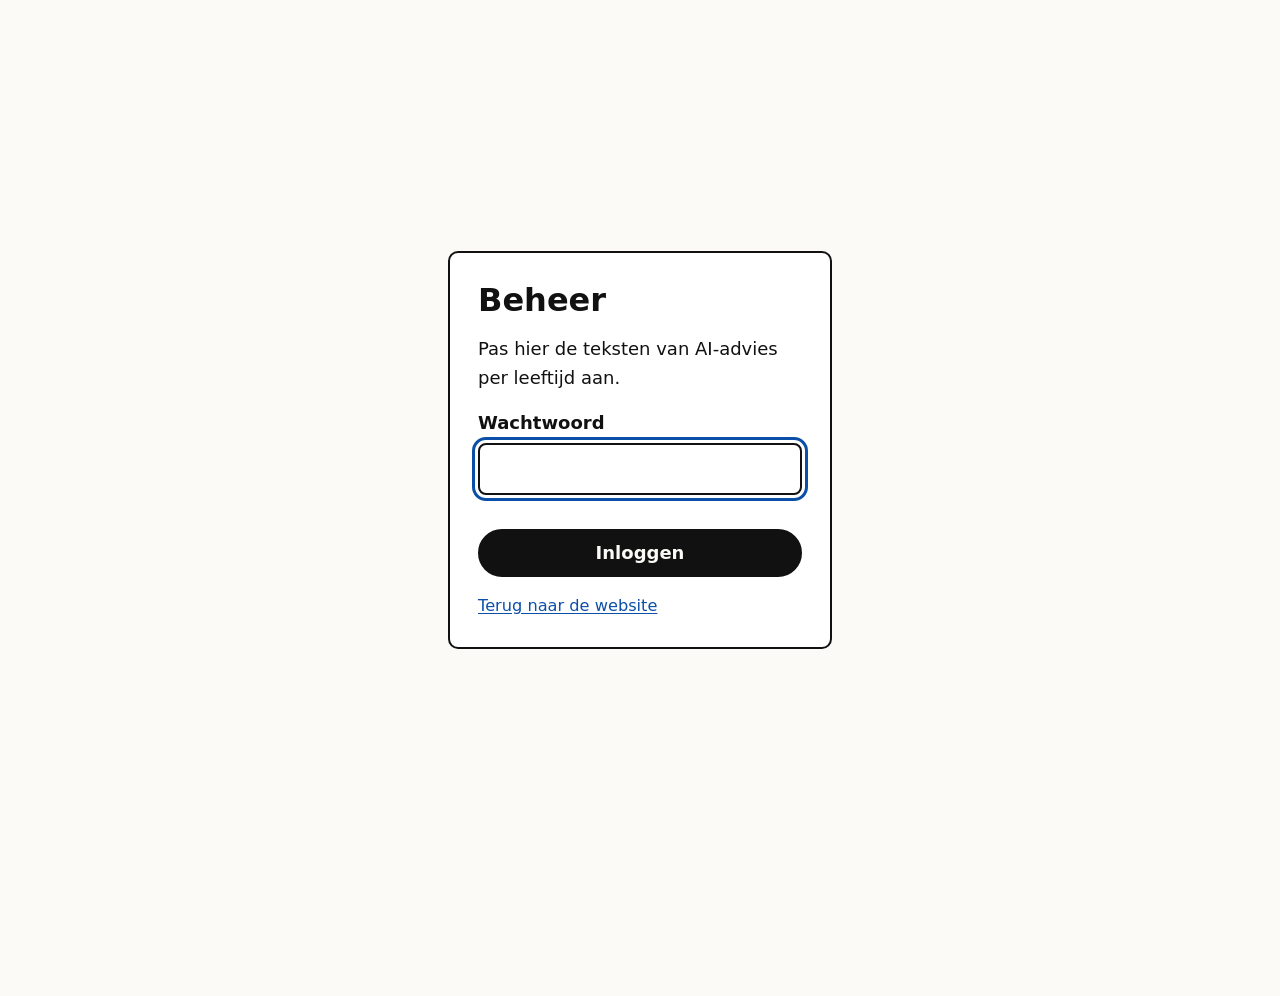
==== beheer/index.html @ 0fc25cfd "Dashboard om alle teksten te beheren - beheer/: inloggen met wachtwoord, alle adviezen en algemene t" ====
<!doctype html>
<html lang="nl">
<head>
<meta charset="utf-8">
<meta name="viewport" content="width=device-width, initial-scale=1">
<meta name="robots" content="noindex, nofollow">
<title>Beheer – AI-advies per leeftijd</title>
<meta name="color-scheme" content="light dark">
<link rel="stylesheet" href="../stijl.css">
<link rel="stylesheet" href="beheer.css">
</head>
<body class="beheer">

<main id="inlog" class="inlog">
  <form id="inlog-formulier" class="inlog__kaart" novalidate>
    <h1>Beheer</h1>
    <p>Pas hier de teksten van AI-advies per leeftijd aan.</p>
    <div class="veld">
      <label for="wachtwoord">Wachtwoord</label>
      <input id="wachtwoord" type="password" autocomplete="current-password" required aria-describedby="inlog-melding">
    </div>
    <p id="inlog-melding" class="melding" role="alert"></p>
    <button class="knop knop--vol" type="submit">Inloggen</button>
    <p class="inlog__terug"><a href="../">Terug naar de website</a></p>
  </form>
</main>

<div id="dashboard" hidden>
  <header class="balk">
    <div class="wrap balk__in">
      <p class="balk__titel">Beheer <span>· AI-advies per leeftijd</span></p>
      <p class="balk__links"><a href="../" target="_blank" rel="noopener">Bekijk de website</a> <button type="button" id="uitloggen" class="linkknop">Uitloggen</button></p>
    </div>
  </header>

  <main class="wrap beheer__in">
    <div id="waarschuwing" class="noot noot--let-op" role="status" hidden></div>
    <p id="modus" class="modus"></p>

    <nav class="tabs" aria-label="Onderdelen">
      <button type="button" class="tab" data-tab="adviezen" aria-pressed="true">Adviezen</button>
      <button type="button" class="tab" data-tab="algemeen" aria-pressed="false">Algemene teksten</button>
      <button type="button" class="tab" data-tab="indeling" aria-pressed="false">Leeftijden en domeinen</button>
      <button type="button" class="tab" data-tab="hulp" aria-pressed="false">Uitleg</button>
    </nav>

    <section id="tab-adviezen" class="paneel" aria-labelledby="kop-adviezen">
      <h2 id="kop-adviezen">Adviezen</h2>
      <p class="hint">Kies een leeftijdsgroep en een domein. Wat je aanpast, wordt onthouden tot je het opslaat.</p>
      <div class="kiezer">
        <div class="veld"><label for="b-leeftijd">Leeftijdsgroep</label><select id="b-leeftijd"></select></div>
        <div class="veld"><label for="b-domein">Ontwikkelingsdomein</label><select id="b-domein"></select></div>
      </div>
      <div id="advies"></div>
    </section>

    <section id="tab-algemeen" class="paneel" aria-labelledby="kop-algemeen" hidden>
      <h2 id="kop-algemeen">Algemene teksten</h2>
      <p class="hint">De titel, de inleiding, alle knoppen en koppen, de uitklapteksten onder "Achtergrond" en de voettekst.</p>
      <div id="algemeen"></div>
    </section>

    <section id="tab-indeling" class="paneel" aria-labelledby="kop-indeling" hidden>
      <h2 id="kop-indeling">Leeftijden en domeinen</h2>
      <p class="hint">De namen en omschrijvingen in de keuzelijsten. De codes zijn vast, omdat de tekstbestanden daaraan gekoppeld zijn.</p>
      <div id="indeling"></div>
    </section>

    <section id="tab-hulp" class="paneel tekst" aria-labelledby="kop-hulp" hidden>
      <h2 id="kop-hulp">Uitleg</h2>
      <h3>Opmaak</h3>
      <ul>
        <li><code>**vet**</code> wordt <strong>vet</strong> en <code>*cursief*</code> wordt <em>cursief</em>.</li>
        <li>Een regel die begint met <code>- </code> wordt een opsommingspunt, <code>1. </code> een genummerd punt.</li>
        <li>Een link schrijf je als <code>[tekst](https://voorbeeld.nl)</code>.</li>
        <li>Een lege regel begint een nieuwe alinea.</li>
      </ul>
      <h3>Opslaan</h3>
      <p id="hulp-opslaan"></p>
      <h3>Voorbeeld bekijken</h3>
      <p>Met "Voorbeeld bekijken" zie je de website met jouw wijzigingen, ook als ze nog niet zijn opgeslagen. Alleen jij ziet dat voorbeeld, in deze browser.</p>
      <h3>Wachtwoord wijzigen</h3>
      <p id="hulp-wachtwoord"></p>
      <h3>Iets misgegaan?</h3>
      <p id="hulp-herstel"></p>
    </section>
  </main>

  <div class="opslagbalk" role="region" aria-label="Wijzigingen">
    <div class="wrap opslagbalk__in">
      <p id="status" class="opslagbalk__status" role="status" aria-live="polite">Geen wijzigingen.</p>
      <div class="opslagbalk__knoppen">
        <button type="button" id="herstel" class="knop knop--rand knop--klein" hidden>Ongedaan maken</button>
        <button type="button" id="voorbeeld" class="knop knop--rand knop--klein">Voorbeeld bekijken</button>
        <button type="button" id="opslaan" class="knop knop--vol knop--klein" disabled>Opslaan</button>
      </div>
    </div>
  </div>
</div>

<noscript><p class="wrap melding">Het dashboard heeft JavaScript nodig.</p></noscript>
<script src="instellingen.js"></script>
<script src="model.js"></script>
<script src="beheer.js"></script>
</body>
</html>
---- stijl.css ----
/* AI-advies per leeftijd – vormgeving */
:root {
  --bg: #fbfaf6;
  --vlak: #ffffff;
  --inkt: #111111;
  --zacht: #4a4a45;
  --lijn: #d9d6cc;
  --accent: #ffd84d;
  --accent-inkt: #111111;
  --link: #0b4fa8;
  --hinder: #a3271b;
  --hinder-bg: #fbe9e5;
  --help: #17623a;
  --help-bg: #e4f3e9;
  --focus: #0b4fa8;
  --radius: 10px;
  --maat: clamp(1rem, 0.95rem + 0.25vw, 1.125rem);
}
@media (prefers-color-scheme: dark) {
  :root {
    --bg: #141412;
    --vlak: #1e1e1b;
    --inkt: #f3f1ea;
    --zacht: #c2bfb4;
    --lijn: #45443e;
    --link: #9cc4ff;
    --hinder: #ffb4a8;
    --hinder-bg: #4a1d16;
    --help: #9fe0b8;
    --help-bg: #173a26;
    --focus: #ffd84d;
  }
}

*, *::before, *::after { box-sizing: border-box; }
html { -webkit-text-size-adjust: 100%; scroll-behavior: smooth; }
@media (prefers-reduced-motion: reduce) { html { scroll-behavior: auto; } * { transition: none !important; } }
body {
  margin: 0; background: var(--bg); color: var(--inkt);
  font: var(--maat)/1.6 system-ui, -apple-system, "Segoe UI", Roboto, "Helvetica Neue", Arial, sans-serif;
  overflow-wrap: break-word;
}
[hidden] { display: none !important; }
a { color: var(--link); text-underline-offset: 0.15em; }
a:hover { text-decoration-thickness: 2px; }
:focus-visible { outline: 3px solid var(--focus); outline-offset: 3px; border-radius: 4px; }
h1, h2, h3, h4 { line-height: 1.2; margin: 0; text-wrap: balance; }
p { margin: 0 0 1em; }

.sr { position: absolute; width: 1px; height: 1px; overflow: hidden; clip-path: inset(50%); white-space: nowrap; }
.skip { position: absolute; left: 1rem; top: -4rem; background: var(--inkt); color: var(--bg); padding: 0.75rem 1rem; border-radius: var(--radius); z-index: 10; }
.skip:focus { top: 1rem; }

.wrap { width: min(100% - 2rem, 68rem); margin-inline: auto; }
.wrap--smal { width: min(100% - 2rem, 46rem); }
.band { padding-block: clamp(2rem, 5vw, 4rem); }

/* Voorbeeld vanuit het dashboard */
.conceptband { margin: 0; padding: 0.6rem 1rem; background: var(--inkt); color: var(--bg); font-weight: 700; text-align: center; font-size: 0.95em; }

/* Kop */
.kop { padding-block: clamp(1.25rem, 3vw, 2.5rem) clamp(1rem, 2vw, 1.5rem); }
.kop h1 { font-size: clamp(1.75rem, 1.2rem + 2.8vw, 3.25rem); font-weight: 800; letter-spacing: -0.02em; }
.kop__intro { font-size: clamp(1rem, 0.95rem + 0.4vw, 1.25rem); color: var(--zacht); max-width: 48rem; margin: 0.5rem 0 0; }
.band--keuze { padding-block: clamp(1.25rem, 3vw, 2.25rem); }

/* Knoppen */
.knop {
  display: inline-flex; align-items: center; justify-content: center; gap: 0.5rem;
  min-height: 3rem; padding: 0.65rem 1.25rem; border-radius: 999px; border: 2px solid var(--inkt);
  font: inherit; font-weight: 700; text-decoration: none; cursor: pointer; line-height: 1.2;
}
.knop--vol { background: var(--inkt); color: var(--bg); }
.knop--vol:hover { background: var(--zacht); border-color: var(--zacht); }
.knop--rand { background: transparent; color: var(--inkt); }
.knop--rand:hover { background: var(--inkt); color: var(--bg); }
.knop--klein { min-height: 2.75rem; padding: 0.4rem 1rem; font-size: 0.95em; }

/* Keuze */
.band--keuze { background: var(--accent); color: var(--accent-inkt); }
.band--keuze :focus-visible { outline-color: #111; }
.keuze { display: grid; gap: 1rem; grid-template-columns: 1fr; align-items: end; }
.veld { display: grid; gap: 0.35rem; min-width: 0; }
.veld__zin { font-size: clamp(1.15rem, 1rem + 0.9vw, 1.6rem); font-weight: 700; }
.veld select {
  width: 100%; min-height: 3.25rem; padding: 0.6rem 2.75rem 0.6rem 0.9rem; font: inherit; font-weight: 600;
  color: #111; background: #fff; border: 2px solid #111; border-radius: var(--radius); appearance: none;
  background-image: url("data:image/svg+xml,%3Csvg xmlns='http://www.w3.org/2000/svg' viewBox='0 0 16 16'%3E%3Cpath d='M3 6l5 5 5-5' fill='none' stroke='%23111' stroke-width='2'/%3E%3C/svg%3E");
  background-repeat: no-repeat; background-position: right 0.9rem center; background-size: 1rem;
  text-overflow: ellipsis;
}
.keuze__knoppen { display: flex; flex-wrap: wrap; gap: 0.75rem; }
.band--keuze .knop { border-color: #111; }
.band--keuze .knop--vol { background: #111; color: #fff; }
.band--keuze .knop--vol:hover { background: #333; border-color: #333; }
.band--keuze .knop--rand { color: #111; }
.band--keuze .knop--rand:hover { background: #111; color: #fff; }
@media (min-width: 48rem) {
  .keuze { grid-template-columns: repeat(2, minmax(0, 1fr)); }
  .keuze__knoppen { grid-column: 1 / -1; }
}
.uitleg { margin: 1.25rem 0 0; font-size: 0.95em; max-width: 46rem; }
.uitleg:empty { display: none; }
.melding { margin: 1rem 0 0; font-weight: 700; }
.melding:empty { display: none; }

/* Resultaat */
.resultaat { padding-block: clamp(2rem, 5vw, 4rem); scroll-margin-top: 1rem; }
.resultaat:focus { outline: none; }
.resultaat__bron { font-size: 0.85em; color: var(--zacht); margin-bottom: 0.5rem; }
.resultaat__kop h2 { font-size: clamp(1.75rem, 1.2rem + 2.6vw, 3rem); font-weight: 800; letter-spacing: -0.01em; }
.resultaat__kop h2:focus { outline: none; }
.resultaat__sub { color: var(--zacht); font-size: 1.1em; margin: 0.4rem 0 0; }

.blok { display: grid; gap: 1rem 2.5rem; padding-block: clamp(1.5rem, 3vw, 2.5rem); border-top: 2px solid var(--inkt); margin-top: clamp(1.5rem, 3vw, 2.5rem); }
.blok h3 { font-size: clamp(1.2rem, 1.05rem + 0.7vw, 1.5rem); font-weight: 800; }
.blok__toelichting { color: var(--zacht); margin: 0.75rem 0 0; font-size: 0.95em; }
.blok__inhoud { min-width: 0; max-width: 46rem; }
@media (min-width: 60rem) { .blok { grid-template-columns: 17rem minmax(0, 1fr); } }

.tekst > :last-child { margin-bottom: 0; }
.tekst ul, .tekst ol { margin: 0 0 1em; padding-left: 1.3em; }
.tekst li { margin-bottom: 0.6em; }
.tekst h3 { font-size: 1.2em; margin: 1.75em 0 0.5em; }
.tekst > h3:first-child { margin-top: 0; }
.tekst--lead { font-size: 1.15em; font-weight: 600; margin-bottom: 1em; }

.aanbevelingen { list-style: none; counter-reset: a; margin: 0; padding: 0; display: grid; gap: 1rem; }
.aanbevelingen li { counter-increment: a; display: grid; grid-template-columns: 2.5rem 1fr; gap: 0.9rem; align-items: start; }
.aanbevelingen li::before {
  content: counter(a); display: grid; place-items: center; width: 2.5rem; height: 2.5rem; border-radius: 50%;
  background: var(--accent); color: #111; font-weight: 800;
}

/* Hinderen of helpen */
.factoren { display: grid; gap: 0.75rem; margin-top: 0.5rem; }
.factor { background: var(--vlak); border: 2px solid var(--lijn); border-radius: var(--radius); }
.factor.is-open { border-color: var(--inkt); }
.factor h4 { font-size: 1em; font-weight: 700; }
.factor__kop {
  width: 100%; display: grid; grid-template-columns: 1fr auto; gap: 0.5rem 1rem; align-items: start; text-align: left;
  padding: 1rem; background: none; border: 0; color: inherit; font: inherit; font-weight: 700; cursor: pointer; border-radius: var(--radius);
}
.factor__titel { grid-column: 1; }
.factor__teken { grid-column: 2; grid-row: 1 / span 2; align-self: center; width: 1.75rem; height: 1.75rem; position: relative; }
.factor__teken::before, .factor__teken::after { content: ""; position: absolute; left: 50%; top: 50%; background: currentColor; }
.factor__teken::before { width: 1rem; height: 2px; transform: translate(-50%, -50%); }
.factor__teken::after { width: 2px; height: 1rem; transform: translate(-50%, -50%); }
.factor.is-open .factor__teken::after { display: none; }
.factor__paneel { padding: 0 1rem 1.1rem; }
.etiket {
  grid-column: 1; justify-self: start; display: inline-flex; align-items: center; gap: 0.4rem;
  padding: 0.15rem 0.7rem; border-radius: 999px; font-size: 0.8em; font-weight: 800; letter-spacing: 0.02em;
  border: 2px solid currentColor;
}
.etiket::before { font-weight: 800; }
.etiket--hinder { color: var(--hinder); background: var(--hinder-bg); }
.etiket--hinder::before { content: "−"; }
.etiket--help { color: var(--help); background: var(--help-bg); }
.etiket--help::before { content: "+"; }
.voetnoot { font-size: 0.9em; color: var(--zacht); margin-top: 1.25rem; }

details summary { cursor: pointer; font-weight: 700; padding: 0.75rem 0; min-height: 2.75rem; }
.bronnen { font-size: 0.9em; }
.bronnen p { margin-bottom: 0.8em; padding-left: 1.5em; text-indent: -1.5em; }

.buren { display: flex; flex-wrap: wrap; gap: 0.75rem; margin-top: 2.5rem; padding-top: 1.5rem; border-top: 2px solid var(--inkt); }
.buren #ouder { margin-left: auto; }
.acties { display: flex; flex-wrap: wrap; gap: 0.75rem; align-items: center; margin-top: 1rem; }
.acties__status { font-size: 0.95em; color: var(--zacht); }

/* Achtergrond (uitklapbaar) */
.band--achtergrond { border-top: 2px solid var(--inkt); padding-block: clamp(1.5rem, 4vw, 2.5rem); }
.band--achtergrond h2 { font-size: clamp(1.2rem, 1.05rem + 0.7vw, 1.5rem); font-weight: 800; margin-bottom: 0.75rem; }
.uitklap__item { border-bottom: 1px solid var(--lijn); }
.uitklap__item summary { padding: 0.8rem 0; }
.uitklap__item .tekst { padding-bottom: 1.25rem; }

/* Voet */
.voet { border-top: 1px solid var(--lijn); padding-block: 1.5rem 2rem; font-size: 0.9em; color: var(--zacht); }
.voet__in { display: grid; gap: 0.5rem 2rem; }
.voet p { margin: 0; }
.voet__tekst { max-width: 42rem; color: var(--inkt); }
.voet__repo a { display: inline-block; padding-block: 0.4rem; }
.voet__klein { font-size: 0.9em; }
@media (min-width: 52rem) {
  .voet__in { grid-template-columns: 1fr auto; align-items: start; }
  .voet__repo a { padding-block: 0; }
  .voet__klein { grid-column: 1 / -1; }
}

/* Afdrukken */
@media print {
  :root { --bg: #fff; --vlak: #fff; --inkt: #000; --zacht: #333; --lijn: #999; --link: #000; --hinder: #7a1a10; --help: #0f4a2a; --hinder-bg: #fff; --help-bg: #fff; }
  body { font-size: 10.5pt; }
  .kop, .conceptband, .band--keuze,   .resultaat { padding: 0; }
  .blok { display: block; break-inside: auto; }
  .blok h3 { margin-bottom: 0.5rem; break-after: avoid; }
  .factor { break-inside: avoid; }
  .factor__paneel { display: block !important; }
  .factor__teken { display: none; }
  .aanbevelingen li::before { border: 1.5px solid #000; background: #fff; }
  a { text-decoration: none; }
  .voet { padding-block: 1rem; }
  .voet__repo { display: none; }
}
---- beheer/beheer.css ----
/* Dashboard – bouwt voort op ../stijl.css */
.beheer { padding-bottom: 11rem; }
@media (min-width: 48rem) { .beheer { padding-bottom: 6rem; } }
.beheer h2 { font-size: clamp(1.4rem, 1.2rem + 1vw, 1.9rem); font-weight: 800; margin-bottom: 0.5rem; }
.beheer h3 { font-size: 1.15rem; font-weight: 800; margin: 2rem 0 0.75rem; }
.hint { color: var(--zacht); font-size: 0.95em; margin-bottom: 1.25rem; max-width: 46rem; }

/* Inloggen */
.inlog { min-height: 100vh; display: grid; place-items: center; padding: 1rem; }
.inlog__kaart { width: min(100%, 24rem); background: var(--vlak); border: 2px solid var(--inkt); border-radius: var(--radius); padding: 1.75rem; display: grid; gap: 1rem; }
.inlog__kaart h1 { font-size: 2rem; font-weight: 800; }
.inlog__kaart p { margin: 0; }
.inlog__terug { font-size: 0.9em; }

/* Velden */
.beheer label, .beheer legend { font-weight: 700; }
#algemeen fieldset:nth-of-type(n+3) label { font-family: ui-monospace, SFMono-Regular, Menlo, Consolas, monospace; font-size: 0.9em; font-weight: 600; color: var(--zacht); }
.beheer input[type="text"], .beheer input[type="password"], .beheer textarea, .beheer select {
  width: 100%; font: inherit; color: var(--inkt); background-color: var(--vlak); border: 2px solid var(--lijn); border-radius: 8px; padding: 0.6rem 0.75rem;
}
.beheer select { padding-right: 2.75rem; color: #111; background-color: #fff; }
.beheer input, .beheer select { min-height: 2.9rem; }
.beheer textarea { resize: vertical; line-height: 1.5; min-height: 5rem; }
.beheer input:focus-visible, .beheer textarea:focus-visible, .beheer select:focus-visible { border-color: var(--inkt); }
.beheer .veld { margin-bottom: 1.1rem; }
.veld__code { font-weight: 400; color: var(--zacht); font-size: 0.85em; font-family: ui-monospace, SFMono-Regular, Menlo, Consolas, monospace; }
.veld__uitleg { color: var(--zacht); font-size: 0.9em; margin: 0; }
fieldset { border: 0; padding: 0; margin: 0 0 1.5rem; min-width: 0; }
legend { padding: 0; font-size: 1.15rem; font-weight: 800; margin-bottom: 0.75rem; }

/* Bovenbalk */
.balk { background: var(--inkt); color: var(--bg); }
.balk a, .balk .linkknop { color: var(--bg); }
.balk :focus-visible { outline-color: var(--accent); }
.balk__in { display: flex; flex-wrap: wrap; gap: 0.25rem 1.5rem; align-items: center; justify-content: space-between; padding-block: 0.75rem; }
.balk p { margin: 0; }
.balk__titel { font-weight: 800; font-size: 1.1rem; }
.balk__titel span { font-weight: 400; opacity: 0.8; }
.balk__links { display: flex; gap: 1.25rem; align-items: center; font-size: 0.95em; }
.linkknop { background: none; border: 0; padding: 0.5rem 0; font: inherit; text-decoration: underline; text-underline-offset: 0.15em; cursor: pointer; }

.beheer__in { padding-block: 1.5rem 2rem; }
.modus { color: var(--zacht); font-size: 0.95em; margin: 0 0 1.25rem; max-width: 50rem; }
.noot--let-op { margin: 0 0 1.25rem; padding: 0.9rem 1rem; background: var(--hinder-bg); color: var(--hinder); border-left: 6px solid currentColor; border-radius: 4px; font-weight: 600; }

/* Tabs */
.tabs { display: flex; flex-wrap: wrap; gap: 0.5rem; margin-bottom: 1.75rem; border-bottom: 2px solid var(--inkt); padding-bottom: 1rem; }
.tab { min-height: 2.75rem; padding: 0.4rem 1rem; border-radius: 999px; border: 2px solid var(--inkt); background: transparent; color: var(--inkt); font: inherit; font-weight: 700; cursor: pointer; }
.tab[aria-pressed="true"] { background: var(--inkt); color: var(--bg); }
.tab .stip { display: inline-block; width: 0.55rem; height: 0.55rem; border-radius: 50%; background: var(--accent); margin-left: 0.4rem; border: 1px solid currentColor; }

.paneel { max-width: 52rem; }
.kiezer { display: grid; gap: 0 1rem; }
@media (min-width: 40rem) { .kiezer { grid-template-columns: 1fr 1fr; } }

/* Herhaalbare onderdelen */
.rij { display: grid; grid-template-columns: 1fr auto; gap: 0.5rem; align-items: start; margin-bottom: 0.6rem; }
.kaart { border: 2px solid var(--lijn); border-radius: var(--radius); padding: 1rem; margin-bottom: 0.9rem; background: var(--vlak); }
.kaart--hinder { border-left: 6px solid var(--hinder); }
.kaart--help { border-left: 6px solid var(--help); }
.kaart .veld:last-of-type { margin-bottom: 0.6rem; }
.klein { min-height: 2.75rem; padding: 0.35rem 0.9rem; border-radius: 999px; border: 2px solid var(--lijn); background: transparent; color: var(--inkt); font: inherit; font-size: 0.9em; font-weight: 700; cursor: pointer; }
.klein:hover { border-color: var(--inkt); }
.tabel { display: grid; gap: 1rem; }
.tabel__rij { border: 2px solid var(--lijn); border-radius: var(--radius); padding: 1rem 1rem 0.2rem; background: var(--vlak); }
.tabel__rij h4 { font-size: 1rem; margin-bottom: 0.75rem; }
@media (min-width: 44rem) { .tabel__velden { display: grid; grid-template-columns: 1fr 1fr; gap: 0 1rem; } .tabel__velden .breed { grid-column: 1 / -1; } }
.beheer details > summary { font-weight: 700; padding: 0.6rem 0; cursor: pointer; }
.beheer code { background: var(--vlak); border: 1px solid var(--lijn); border-radius: 4px; padding: 0.05em 0.35em; font-size: 0.9em; }

/* Opslagbalk */
.opslagbalk { position: fixed; left: 0; right: 0; bottom: 0; background: var(--vlak); border-top: 2px solid var(--inkt); z-index: 5; }
.opslagbalk__in { display: flex; flex-wrap: wrap; gap: 0.5rem 1rem; align-items: center; justify-content: space-between; padding-block: 0.6rem; }
.opslagbalk__status { margin: 0; font-weight: 700; font-size: 0.95em; }
.opslagbalk__knoppen { display: flex; flex-wrap: wrap; gap: 0.5rem; }
.knop[disabled] { opacity: 0.45; cursor: not-allowed; }
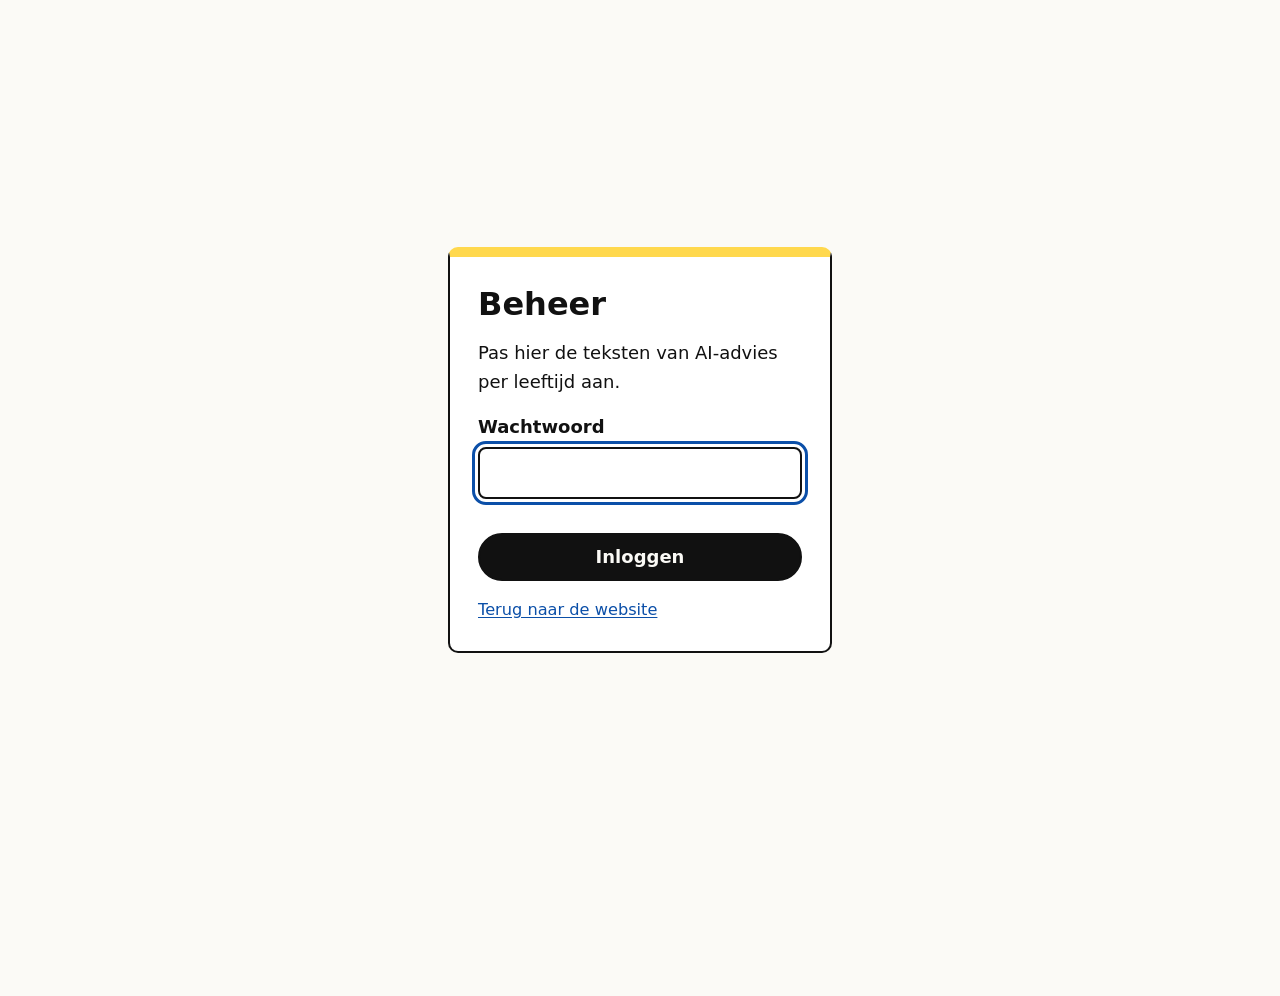
==== commit f060a0dc: "Inloggen hersteld, favicon, beheerlink en nieuwe inleiding - Dashboard werkt ook als het adres zonde" ====
--- a/beheer/index.html
+++ b/beheer/index.html
@@ -2,10 +2,17 @@
 <html lang="nl">
 <head>
 <meta charset="utf-8">
+<script>
+/* Werkt ook als het adres zonder schuine streep eindigt (/beheer in plaats van /beheer/). */
+(function () { var p = location.pathname; if (!/\/$/.test(p) && !/\.[a-z0-9]+$/i.test(p)) document.write('<base href="' + p + '/">'); })();
+</script>
 <meta name="viewport" content="width=device-width, initial-scale=1">
 <meta name="robots" content="noindex, nofollow">
 <title>Beheer – AI-advies per leeftijd</title>
 <meta name="color-scheme" content="light dark">
+<link rel="icon" href="../favicon.ico" sizes="any">
+<link rel="icon" href="../favicon.svg" type="image/svg+xml">
+<link rel="apple-touch-icon" href="../favicon.png">
 <link rel="stylesheet" href="../stijl.css">
 <link rel="stylesheet" href="beheer.css">
 </head>
@@ -41,6 +48,7 @@
       <button type="button" class="tab" data-tab="adviezen" aria-pressed="true">Adviezen</button>
       <button type="button" class="tab" data-tab="algemeen" aria-pressed="false">Algemene teksten</button>
       <button type="button" class="tab" data-tab="indeling" aria-pressed="false">Leeftijden en domeinen</button>
+      <button type="button" class="tab" data-tab="weergave" aria-pressed="false">Huisstijl en weergave</button>
       <button type="button" class="tab" data-tab="hulp" aria-pressed="false">Uitleg</button>
     </nav>
 
@@ -66,6 +74,12 @@
       <div id="indeling"></div>
     </section>
 
+    <section id="tab-weergave" class="paneel" aria-labelledby="kop-weergave" hidden>
+      <h2 id="kop-weergave">Huisstijl en weergave</h2>
+      <p class="hint">Maak de website herkenbaar als die van jouw school of organisatie, en kies welke leeftijden en domeinen bezoekers zien.</p>
+      <div id="weergave"></div>
+    </section>
+
     <section id="tab-hulp" class="paneel tekst" aria-labelledby="kop-hulp" hidden>
       <h2 id="kop-hulp">Uitleg</h2>
       <h3>Opmaak</h3>
@@ -75,6 +89,8 @@
         <li>Een link schrijf je als <code>[tekst](https://voorbeeld.nl)</code>.</li>
         <li>Een lege regel begint een nieuwe alinea.</li>
       </ul>
+      <h3>Eigen aanvulling</h3>
+      <p>Bij elk advies kun je een eigen blok toevoegen met afspraken of voorbeelden van jouw school. Dat blok staat apart van de tekst van Harvard, zodat zichtbaar blijft wat van wie komt. Laat je het leeg, dan verschijnt het niet.</p>
       <h3>Opslaan</h3>
       <p id="hulp-opslaan"></p>
       <h3>Voorbeeld bekijken</h3>
--- a/stijl.css
+++ b/stijl.css
@@ -7,6 +7,7 @@
   --lijn: #d9d6cc;
   --accent: #ffd84d;
   --accent-inkt: #111111;
+  --merk: var(--merk-licht, var(--inkt));
   --link: #0b4fa8;
   --hinder: #a3271b;
   --hinder-bg: #fbe9e5;
@@ -18,6 +19,7 @@
 }
 @media (prefers-color-scheme: dark) {
   :root {
+    --merk: var(--inkt);
     --bg: #141412;
     --vlak: #1e1e1b;
     --inkt: #f3f1ea;
@@ -60,9 +62,18 @@
 
 /* Kop */
 .kop { padding-block: clamp(1.25rem, 3vw, 2.5rem) clamp(1rem, 2vw, 1.5rem); }
-.kop h1 { font-size: clamp(1.75rem, 1.2rem + 2.8vw, 3.25rem); font-weight: 800; letter-spacing: -0.02em; }
+.kop__merk { display: flex; align-items: center; gap: 0.75rem; margin: 0 0 0.75rem; font-weight: 700; color: var(--zacht); }
+.kop__merk a { display: inline-flex; background: #fff; border-radius: 6px; padding: 0.15rem; }
+.kop__merk img { display: block; max-height: 3rem; max-width: 12rem; width: auto; height: auto; }
+.kop h1 { color: var(--merk); font-size: clamp(1.75rem, 1.2rem + 2.8vw, 3.25rem); font-weight: 800; letter-spacing: -0.02em; }
 .kop__intro { font-size: clamp(1rem, 0.95rem + 0.4vw, 1.25rem); color: var(--zacht); max-width: 48rem; margin: 0.5rem 0 0; }
 .band--keuze { padding-block: clamp(1.25rem, 3vw, 2.25rem); }
+@media (max-width: 30rem) {
+  .kop { padding-block: 1rem 0.9rem; }
+  .kop__intro { font-size: 0.95rem; line-height: 1.5; margin-top: 0.4rem; }
+  .band--keuze { padding-block: 1rem; }
+  .keuze { gap: 0.75rem; }
+}
 
 /* Knoppen */
 .knop {
@@ -70,7 +81,7 @@
   min-height: 3rem; padding: 0.65rem 1.25rem; border-radius: 999px; border: 2px solid var(--inkt);
   font: inherit; font-weight: 700; text-decoration: none; cursor: pointer; line-height: 1.2;
 }
-.knop--vol { background: var(--inkt); color: var(--bg); }
+.knop--vol { background: var(--merk); border-color: var(--merk); color: var(--bg); }
 .knop--vol:hover { background: var(--zacht); border-color: var(--zacht); }
 .knop--rand { background: transparent; color: var(--inkt); }
 .knop--rand:hover { background: var(--inkt); color: var(--bg); }
@@ -78,23 +89,23 @@
 
 /* Keuze */
 .band--keuze { background: var(--accent); color: var(--accent-inkt); }
-.band--keuze :focus-visible { outline-color: #111; }
+.band--keuze :focus-visible { outline-color: var(--accent-inkt); }
 .keuze { display: grid; gap: 1rem; grid-template-columns: 1fr; align-items: end; }
 .veld { display: grid; gap: 0.35rem; min-width: 0; }
 .veld__zin { font-size: clamp(1.15rem, 1rem + 0.9vw, 1.6rem); font-weight: 700; }
 .veld select {
   width: 100%; min-height: 3.25rem; padding: 0.6rem 2.75rem 0.6rem 0.9rem; font: inherit; font-weight: 600;
-  color: #111; background: #fff; border: 2px solid #111; border-radius: var(--radius); appearance: none;
+  color: #111; background: #fff; border: 2px solid var(--accent-inkt); border-radius: var(--radius); appearance: none;
   background-image: url("data:image/svg+xml,%3Csvg xmlns='http://www.w3.org/2000/svg' viewBox='0 0 16 16'%3E%3Cpath d='M3 6l5 5 5-5' fill='none' stroke='%23111' stroke-width='2'/%3E%3C/svg%3E");
   background-repeat: no-repeat; background-position: right 0.9rem center; background-size: 1rem;
   text-overflow: ellipsis;
 }
 .keuze__knoppen { display: flex; flex-wrap: wrap; gap: 0.75rem; }
-.band--keuze .knop { border-color: #111; }
-.band--keuze .knop--vol { background: #111; color: #fff; }
-.band--keuze .knop--vol:hover { background: #333; border-color: #333; }
-.band--keuze .knop--rand { color: #111; }
-.band--keuze .knop--rand:hover { background: #111; color: #fff; }
+.band--keuze .knop { border-color: var(--accent-inkt); }
+.band--keuze .knop--vol { background: var(--accent-inkt); color: var(--accent); }
+.band--keuze .knop--vol:hover { opacity: 0.85; border-color: var(--accent-inkt); }
+.band--keuze .knop--rand { color: var(--accent-inkt); }
+.band--keuze .knop--rand:hover { background: var(--accent-inkt); color: var(--accent); }
 @media (min-width: 48rem) {
   .keuze { grid-template-columns: repeat(2, minmax(0, 1fr)); }
   .keuze__knoppen { grid-column: 1 / -1; }
@@ -108,7 +119,7 @@
 .resultaat { padding-block: clamp(2rem, 5vw, 4rem); scroll-margin-top: 1rem; }
 .resultaat:focus { outline: none; }
 .resultaat__bron { font-size: 0.85em; color: var(--zacht); margin-bottom: 0.5rem; }
-.resultaat__kop h2 { font-size: clamp(1.75rem, 1.2rem + 2.6vw, 3rem); font-weight: 800; letter-spacing: -0.01em; }
+.resultaat__kop h2 { color: var(--merk); font-size: clamp(1.75rem, 1.2rem + 2.6vw, 3rem); font-weight: 800; letter-spacing: -0.01em; }
 .resultaat__kop h2:focus { outline: none; }
 .resultaat__sub { color: var(--zacht); font-size: 1.1em; margin: 0.4rem 0 0; }
 
@@ -129,8 +140,12 @@
 .aanbevelingen li { counter-increment: a; display: grid; grid-template-columns: 2.5rem 1fr; gap: 0.9rem; align-items: start; }
 .aanbevelingen li::before {
   content: counter(a); display: grid; place-items: center; width: 2.5rem; height: 2.5rem; border-radius: 50%;
-  background: var(--accent); color: #111; font-weight: 800;
-}
+  background: var(--accent); color: var(--accent-inkt); font-weight: 800;
+}
+
+/* Eigen aanvulling van de school of organisatie */
+.blok--eigen .blok__inhoud { background: var(--vlak); border: 2px solid var(--lijn); border-left: 8px solid var(--accent); border-radius: var(--radius); padding: 1.1rem 1.25rem; }
+.blok__van { color: var(--zacht); margin: 0.4rem 0 0; font-size: 0.95em; }
 
 /* Hinderen of helpen */
 .factoren { display: grid; gap: 0.75rem; margin-top: 0.5rem; }
@@ -181,10 +196,12 @@
 .voet__in { display: grid; gap: 0.5rem 2rem; }
 .voet p { margin: 0; }
 .voet__tekst { max-width: 42rem; color: var(--inkt); }
+.voet__repo { display: flex; flex-wrap: wrap; gap: 0 1.5rem; }
 .voet__repo a { display: inline-block; padding-block: 0.4rem; }
 .voet__klein { font-size: 0.9em; }
 @media (min-width: 52rem) {
   .voet__in { grid-template-columns: 1fr auto; align-items: start; }
+  .voet__repo { flex-direction: column; align-items: flex-end; gap: 0.2rem; }
   .voet__repo a { padding-block: 0; }
   .voet__klein { grid-column: 1 / -1; }
 }
@@ -193,9 +210,11 @@
 @media print {
   :root { --bg: #fff; --vlak: #fff; --inkt: #000; --zacht: #333; --lijn: #999; --link: #000; --hinder: #7a1a10; --help: #0f4a2a; --hinder-bg: #fff; --help-bg: #fff; }
   body { font-size: 10.5pt; }
-  .kop, .conceptband, .band--keuze,   .resultaat { padding: 0; }
+  .kop, .conceptband, .band--keuze, .band--achtergrond, .geen-print, .skip { display: none !important; }
+  .resultaat { padding: 0; }
   .blok { display: block; break-inside: auto; }
   .blok h3 { margin-bottom: 0.5rem; break-after: avoid; }
+  .blok--eigen .blok__inhoud { border-left: 4px solid #000; }
   .factor { break-inside: avoid; }
   .factor__paneel { display: block !important; }
   .factor__teken { display: none; }
--- a/beheer/beheer.css
+++ b/beheer/beheer.css
@@ -7,7 +7,7 @@
 
 /* Inloggen */
 .inlog { min-height: 100vh; display: grid; place-items: center; padding: 1rem; }
-.inlog__kaart { width: min(100%, 24rem); background: var(--vlak); border: 2px solid var(--inkt); border-radius: var(--radius); padding: 1.75rem; display: grid; gap: 1rem; }
+.inlog__kaart { width: min(100%, 24rem); background: var(--vlak); border: 2px solid var(--inkt); border-top: 10px solid var(--accent); border-radius: var(--radius); padding: 1.75rem; display: grid; gap: 1rem; }
 .inlog__kaart h1 { font-size: 2rem; font-weight: 800; }
 .inlog__kaart p { margin: 0; }
 .inlog__terug { font-size: 0.9em; }
@@ -74,3 +74,15 @@
 .opslagbalk__status { margin: 0; font-weight: 700; font-size: 0.95em; }
 .opslagbalk__knoppen { display: flex; flex-wrap: wrap; gap: 0.5rem; }
 .knop[disabled] { opacity: 0.45; cursor: not-allowed; }
+
+/* Huisstijl en weergave */
+.kleurrij { display: flex; flex-wrap: wrap; gap: 0.6rem; align-items: center; }
+.beheer input[type="color"] { width: 4.5rem; height: 2.9rem; padding: 0.2rem; border: 2px solid var(--lijn); border-radius: 8px; background: var(--vlak); cursor: pointer; }
+.beheer input[type="file"] { font: inherit; max-width: 100%; }
+.veld__let-op { color: var(--hinder); font-weight: 700; }
+.veld__let-op:empty { display: none; }
+.logovoorbeeld { display: flex; flex-wrap: wrap; gap: 0.75rem; align-items: center; margin-top: 0.5rem; }
+.logovoorbeeld img { max-height: 3.5rem; max-width: 14rem; background: #fff; border: 1px solid var(--lijn); border-radius: 6px; padding: 0.25rem; }
+.vinkje { display: flex; gap: 0.6rem; align-items: center; min-height: 2.75rem; }
+.vinkje input { width: 1.4rem; height: 1.4rem; min-height: 0; flex: none; accent-color: var(--inkt); }
+.vinkje label { font-weight: 400; }
